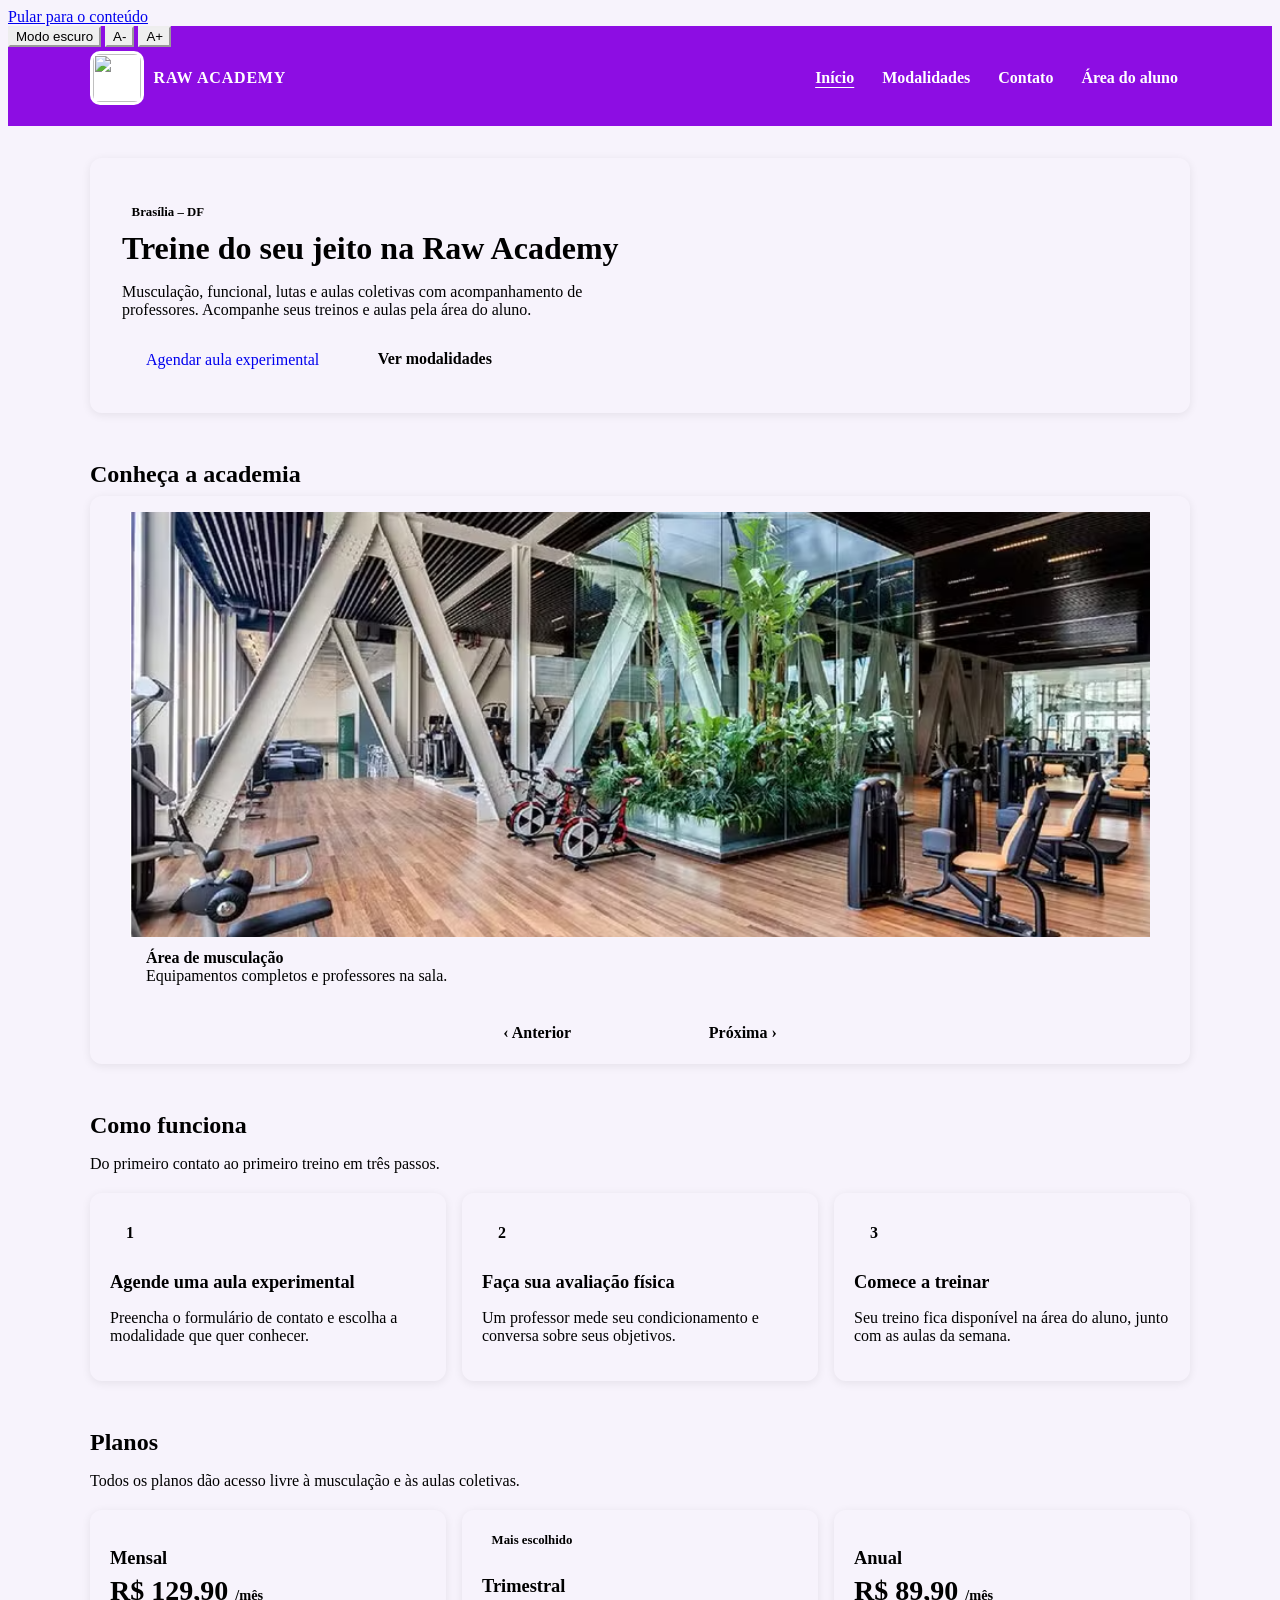
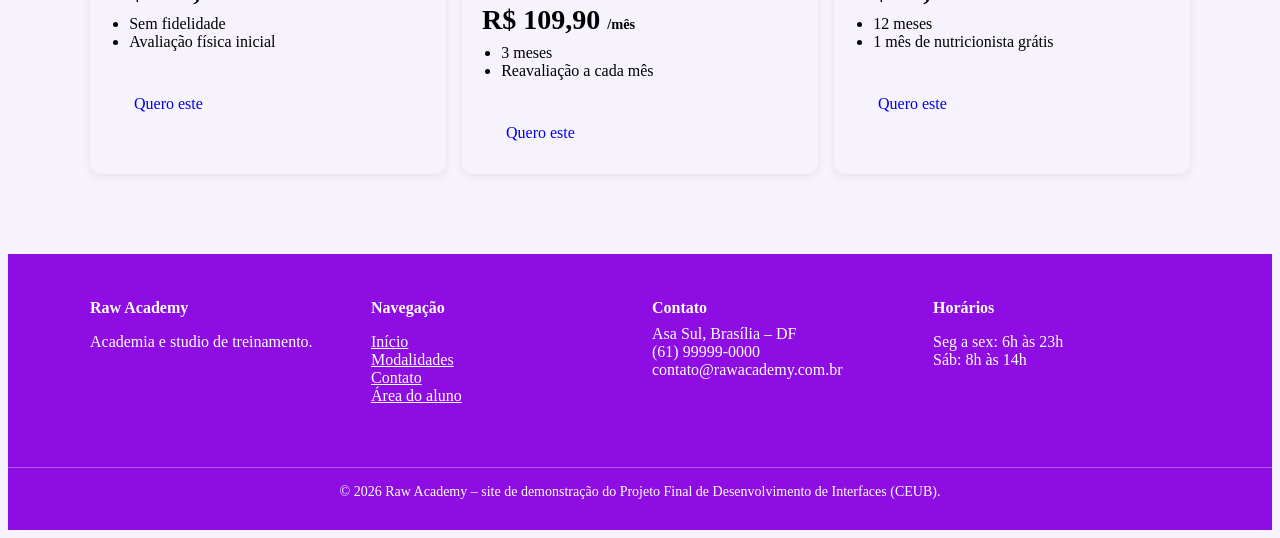
==== index.html @ 0b391710 "Adiciona página inicial com carrossel, cartões e planos" ====
<!DOCTYPE html>
<html lang="pt-BR">
<head>
  <meta charset="UTF-8">
  <meta name="viewport" content="width=device-width, initial-scale=1.0">
  <title>Início | Raw Academy</title>
  <link rel="stylesheet" href="css/style.css">
  <link rel="stylesheet" href="css/site.css">
  <!-- Aplica tema e fonte salvos antes de renderizar (evita "piscar") -->
  <script>
    (function () {
      try {
        var t = localStorage.getItem('tema');
        if (!t) t = matchMedia('(prefers-color-scheme: dark)').matches ? 'escuro' : 'claro';
        document.documentElement.setAttribute('data-tema', t);
        var f = localStorage.getItem('fonte');
        if (f) document.documentElement.style.fontSize = f + '%';
      } catch (e) {}
    })();
  </script>
</head>
<body class="site">
  <a class="pular" href="#conteudo">Pular para o conteúdo</a>

  <header class="topo">
    <div class="acessibilidade" role="toolbar" aria-label="Opções de acessibilidade">
      <button type="button" id="btn-tema" aria-pressed="false">Modo escuro</button>
      <button type="button" id="btn-fonte-menos" aria-label="Diminuir fonte">A-</button>
      <button type="button" id="btn-fonte-mais" aria-label="Aumentar fonte">A+</button>
    </div>
    <div class="topo-inner">
      <a href="index.html" class="logo-topo">
        <img src="Raw Logo.png" alt="" width="48" height="48"> Raw Academy
      </a>
      <nav aria-label="Menu principal">
        <ul class="menu">
          <li><a href="index.html" aria-current="page">Início</a></li>
          <li><a href="modalidades.html">Modalidades</a></li>
          <li><a href="contato.html">Contato</a></li>
          <li><a href="login.html">Área do aluno</a></li>
        </ul>
      </nav>
    </div>
  </header>

  <main id="conteudo" class="conteudo">
    <!-- Destaque -->
    <section class="hero" aria-labelledby="titulo-hero">
      <p class="etiqueta">Brasília – DF</p>
      <h1 id="titulo-hero">Treine do seu jeito na Raw Academy</h1>
      <p>Musculação, funcional, lutas e aulas coletivas com acompanhamento de professores.
         Acompanhe seus treinos e aulas pela área do aluno.</p>
      <div class="acoes">
        <a href="contato.html" class="btn-primario">Agendar aula experimental</a>
        <a href="modalidades.html" class="btn-secundario">Ver modalidades</a>
      </div>
    </section>

    <!-- Carrossel -->
    <section class="secao" aria-labelledby="titulo-carrossel">
      <h2 id="titulo-carrossel">Conheça a academia</h2>
      <div class="carrossel" aria-roledescription="carrossel" aria-label="Fotos da academia">
        <figure class="slide ativo">
          <img src="musculacao.png" alt="Ilustração de um halter representando a área de musculação">
          <figcaption><strong>Área de musculação</strong><span>Equipamentos completos e professores na sala.</span></figcaption>
        </figure>
        <figure class="slide">
          <img src="cardio.png" alt="Ilustração de um coração representando as aulas de cardio e funcional">
          <figcaption><strong>Cardio e funcional</strong><span>Aulas em grupo para ganhar condicionamento.</span></figcaption>
        </figure>
        <figure class="slide">
          <img src="yoga.png" alt="Ilustração de uma pessoa meditando representando a sala de yoga">
          <figcaption><strong>Sala de yoga e alongamento</strong><span>Espaço tranquilo para mobilidade e respiração.</span></figcaption>
        </figure>
        <div class="carrossel-controles">
          <button type="button" id="btn-anterior" aria-label="Imagem anterior">‹ Anterior</button>
          <div class="pontos"></div>
          <button type="button" id="btn-proximo" aria-label="Próxima imagem">Próxima ›</button>
        </div>
        <p id="carrossel-status" class="sr-only" aria-live="polite"></p>
      </div>
    </section>

    <!-- Cartões explicativos -->
    <section class="secao" aria-labelledby="titulo-como">
      <h2 id="titulo-como">Como funciona</h2>
      <p class="intro">Do primeiro contato ao primeiro treino em três passos.</p>
      <div class="grade">
        <article class="card">
          <span class="numero" aria-hidden="true">1</span>
          <h3>Agende uma aula experimental</h3>
          <p>Preencha o formulário de contato e escolha a modalidade que quer conhecer.</p>
        </article>
        <article class="card">
          <span class="numero" aria-hidden="true">2</span>
          <h3>Faça sua avaliação física</h3>
          <p>Um professor mede seu condicionamento e conversa sobre seus objetivos.</p>
        </article>
        <article class="card">
          <span class="numero" aria-hidden="true">3</span>
          <h3>Comece a treinar</h3>
          <p>Seu treino fica disponível na área do aluno, junto com as aulas da semana.</p>
        </article>
      </div>
    </section>

    <!-- Planos -->
    <section class="secao" aria-labelledby="titulo-planos">
      <h2 id="titulo-planos">Planos</h2>
      <p class="intro">Todos os planos dão acesso livre à musculação e às aulas coletivas.</p>
      <div class="grade">
        <article class="card">
          <h3>Mensal</h3>
          <p class="preco">R$ 129,90 <small>/mês</small></p>
          <ul><li>Sem fidelidade</li><li>Avaliação física inicial</li></ul>
          <a href="contato.html" class="btn-primario">Quero este</a>
        </article>
        <article class="card destaque">
          <span class="etiqueta">Mais escolhido</span>
          <h3>Trimestral</h3>
          <p class="preco">R$ 109,90 <small>/mês</small></p>
          <ul><li>3 meses</li><li>Reavaliação a cada mês</li></ul>
          <a href="contato.html" class="btn-primario">Quero este</a>
        </article>
        <article class="card">
          <h3>Anual</h3>
          <p class="preco">R$ 89,90 <small>/mês</small></p>
          <ul><li>12 meses</li><li>1 mês de nutricionista grátis</li></ul>
          <a href="contato.html" class="btn-primario">Quero este</a>
        </article>
      </div>
    </section>
  </main>

  <footer class="rodape">
    <div class="rodape-inner">
      <div>
        <h2>Raw Academy</h2>
        <p>Academia e studio de treinamento.</p>
      </div>
      <div>
        <h2>Navegação</h2>
        <ul>
          <li><a href="index.html">Início</a></li>
          <li><a href="modalidades.html">Modalidades</a></li>
          <li><a href="contato.html">Contato</a></li>
          <li><a href="login.html">Área do aluno</a></li>
        </ul>
      </div>
      <div>
        <h2>Contato</h2>
        <address>Asa Sul, Brasília – DF<br>(61) 99999-0000<br>contato@rawacademy.com.br</address>
      </div>
      <div>
        <h2>Horários</h2>
        <p>Seg a sex: 6h às 23h<br>Sáb: 8h às 14h</p>
      </div>
    </div>
    <p class="copy">© 2026 Raw Academy – site de demonstração do Projeto Final de Desenvolvimento de Interfaces (CEUB).</p>
  </footer>

  <script src="js/main.js"></script>
  <script src="js/carrossel.js"></script>
</body>
</html>
---- css/site.css ----
/* site.css – páginas do site (o login continua usando só style.css) */
:root {
    --fundo-site: #F7F3FC;
    --topo: #8D0DE3;
    --sobre-topo: #FFFFFF;   /* 6.4:1 */
  }
  [data-tema="escuro"] {
    --fundo-site: #120B1E;
    --topo: #1E152E;
    --sobre-topo: #EEE8F7;   /* 14.6:1 */
  }
  
  body.site { background: var(--fundo-site); display: flex; flex-direction: column; }
  
  /* Texto só para leitores de tela */
  .sr-only { position: absolute; width: 1px; height: 1px; overflow: hidden; clip: rect(0 0 0 0); white-space: nowrap; }
  
  /* ===== Topo ===== */
  .topo { background: var(--topo); color: var(--sobre-topo); }
  .topo :focus-visible { outline-color: #FFFFFF; }
  /* No escuro o botão tem a mesma cor do topo: a borda o separa (4.7:1) */
  .topo .acessibilidade button { border-color: var(--borda); }
  .topo-inner { max-width: 1100px; margin: 0 auto; padding: 0 1rem 1rem; display: flex; flex-wrap: wrap; align-items: center; justify-content: space-between; gap: 1rem; }
  .logo-topo { display: flex; align-items: center; gap: .6rem; color: inherit; text-decoration: none; font-weight: 800; text-transform: uppercase; letter-spacing: .05em; }
  .logo-topo img { background: #FFFFFF; border-radius: 10px; padding: 3px; }
  .menu { display: flex; flex-wrap: wrap; gap: .25rem; list-style: none; padding: 0; }
  .menu a { display: block; color: inherit; text-decoration: none; font-weight: 600; padding: .4rem .75rem; border-radius: 6px; }
  .menu a:hover { background: rgba(255, 255, 255, .15); }
  .menu a[aria-current="page"] { text-decoration: underline; text-underline-offset: 4px; }
  
  /* ===== Conteúdo ===== */
  .conteudo { flex: 1; width: 100%; max-width: 1100px; margin: 0 auto; padding: 2rem 1rem; }
  .site h1 { text-align: left; font-size: 2rem; margin: 0 0 .5rem; }
  .secao { margin-bottom: 3rem; }
  .secao > h2 { font-size: 1.5rem; margin-bottom: .5rem; }
  .intro { color: var(--texto-sec); margin-bottom: 1.25rem; }
  .hero, .card { background: var(--superficie); border-radius: 12px; box-shadow: 0 2px 10px rgba(0, 0, 0, .08); }
  .hero { padding: 2rem; margin-bottom: 3rem; }
  .hero p:not(.etiqueta) { color: var(--texto-sec); max-width: 60ch; }
  .acoes { display: flex; flex-wrap: wrap; gap: .75rem; margin-top: 1.25rem; }
  a.btn-primario { display: inline-block; width: auto; text-decoration: none; padding: .75rem 1.5rem; }
  .btn-secundario { display: inline-block; font: inherit; font-weight: 700; padding: .65rem 1.4rem; border: 2px solid var(--primaria); border-radius: 8px; background: transparent; color: var(--primaria); text-decoration: none; cursor: pointer; }
  .btn-secundario:hover { background: var(--primaria); color: var(--sobre-primaria); }
  
  /* ===== Cartões ===== */
  .grade { display: grid; grid-template-columns: repeat(auto-fit, minmax(230px, 1fr)); gap: 1rem; }
  .card { padding: 1.25rem; }
  .card h3 { font-size: 1.15rem; margin-bottom: .4rem; }
  .card p { color: var(--texto-sec); }
  .card ul { color: var(--texto-sec); padding-left: 1.2rem; margin-top: .5rem; }
  .card .btn-primario { margin-top: 1rem; }
  .destaque { border: 2px solid var(--primaria); }
  .etiqueta { display: inline-block; font-size: .8rem; font-weight: 700; padding: .15rem .6rem; border-radius: 999px; background: var(--primaria); color: var(--sobre-primaria); margin-bottom: .5rem; }
  .numero { display: grid; place-items: center; width: 2.5rem; height: 2.5rem; border-radius: 50%; background: var(--primaria); color: var(--sobre-primaria); font-weight: 800; margin-bottom: .75rem; }
  .card .preco, .preco { font-size: 1.75rem; font-weight: 800; color: var(--primaria); margin: .25rem 0 .5rem; }
  .preco small { font-size: .9rem; font-weight: 600; color: var(--texto-sec); }
  
  /* ===== Carrossel ===== */
  .carrossel { background: var(--superficie); border-radius: 12px; overflow: hidden; box-shadow: 0 2px 10px rgba(0, 0, 0, .08); }
  .slide { display: none; }
  .slide.ativo { display: block; }
  .slide img { display: block; width: 100%; height: auto; aspect-ratio: 12 / 5; object-fit: cover; }
  .slide figcaption { padding: .75rem 1rem 0; }
  .slide figcaption strong { display: block; }
  .slide figcaption span { color: var(--texto-sec); }
  .carrossel-controles { display: flex; align-items: center; justify-content: center; gap: .75rem; padding: 1rem; }
  .carrossel-controles > button { font: inherit; font-weight: 600; padding: .4rem .9rem; border: 1px solid var(--borda); border-radius: 6px; background: var(--superficie); color: var(--texto); cursor: pointer; }
  .pontos { display: flex; gap: .4rem; }
  /* 24px: alvo mínimo da WCAG 2.5.8 */
  .pontos button { width: 1.5rem; height: 1.5rem; border-radius: 50%; border: 2px solid var(--borda); background: var(--superficie); cursor: pointer; }
  .pontos button[aria-current="true"] { background: var(--primaria); border-color: var(--primaria); }
  
  /* ===== Busca e abas ===== */
  .busca { display: flex; flex-wrap: wrap; gap: 1rem; align-items: flex-end; margin-bottom: 1rem; }
  .busca .campo { flex: 1 1 260px; margin: 0; }
  .abas { display: flex; flex-wrap: wrap; gap: .5rem; margin-bottom: 1rem; }
  .abas button { font: inherit; font-weight: 600; padding: .5rem 1rem; border: 1px solid var(--borda); border-radius: 999px; background: var(--superficie); color: var(--texto); cursor: pointer; }
  .abas button[aria-pressed="true"],
  .abas button[aria-selected="true"] { background: var(--primaria); color: var(--sobre-primaria); border-color: var(--primaria); }
  .contador { color: var(--texto-sec); margin-bottom: 1rem; }
  
  /* ===== Formulário (campos que o style.css não cobre) ===== */
  input[type="email"], input[type="tel"], input[type="search"], select, textarea { width: 100%; font: inherit; padding: .65rem .75rem; border: 1px solid var(--borda); border-radius: 8px; background: var(--superficie); color: var(--texto); }
  textarea { min-height: 120px; resize: vertical; }
  select[aria-invalid="true"], textarea[aria-invalid="true"] { border: 2px solid var(--erro); }
  .contato { display: grid; grid-template-columns: repeat(auto-fit, minmax(280px, 1fr)); gap: 1rem; align-items: start; }
  .card address { font-style: normal; color: var(--texto-sec); }
  .card h3 + address, .card h3 + p { margin-bottom: 1rem; }
  
  /* ===== Tabela (painel) ===== */
  .tabela-wrap { overflow-x: auto; }
  table { width: 100%; border-collapse: collapse; background: var(--superficie); }
  th, td { text-align: left; padding: .6rem .8rem; border-bottom: 1px solid var(--borda); }
  th { background: var(--primaria); color: var(--sobre-primaria); }
  
  /* ===== Rodapé ===== */
  .rodape { background: var(--topo); color: var(--sobre-topo); }
  .rodape :focus-visible { outline-color: #FFFFFF; }
  .rodape-inner { max-width: 1100px; margin: 0 auto; padding: 2rem 1rem; display: grid; grid-template-columns: repeat(auto-fit, minmax(200px, 1fr)); gap: 1.5rem; }
  .rodape h2 { font-size: 1rem; margin-bottom: .5rem; }
  .rodape ul { list-style: none; padding: 0; }
  .rodape a { color: inherit; }
  .rodape address { font-style: normal; }
  .copy { text-align: center; font-size: .875rem; padding: 1rem; border-top: 1px solid rgba(255, 255, 255, .3); }
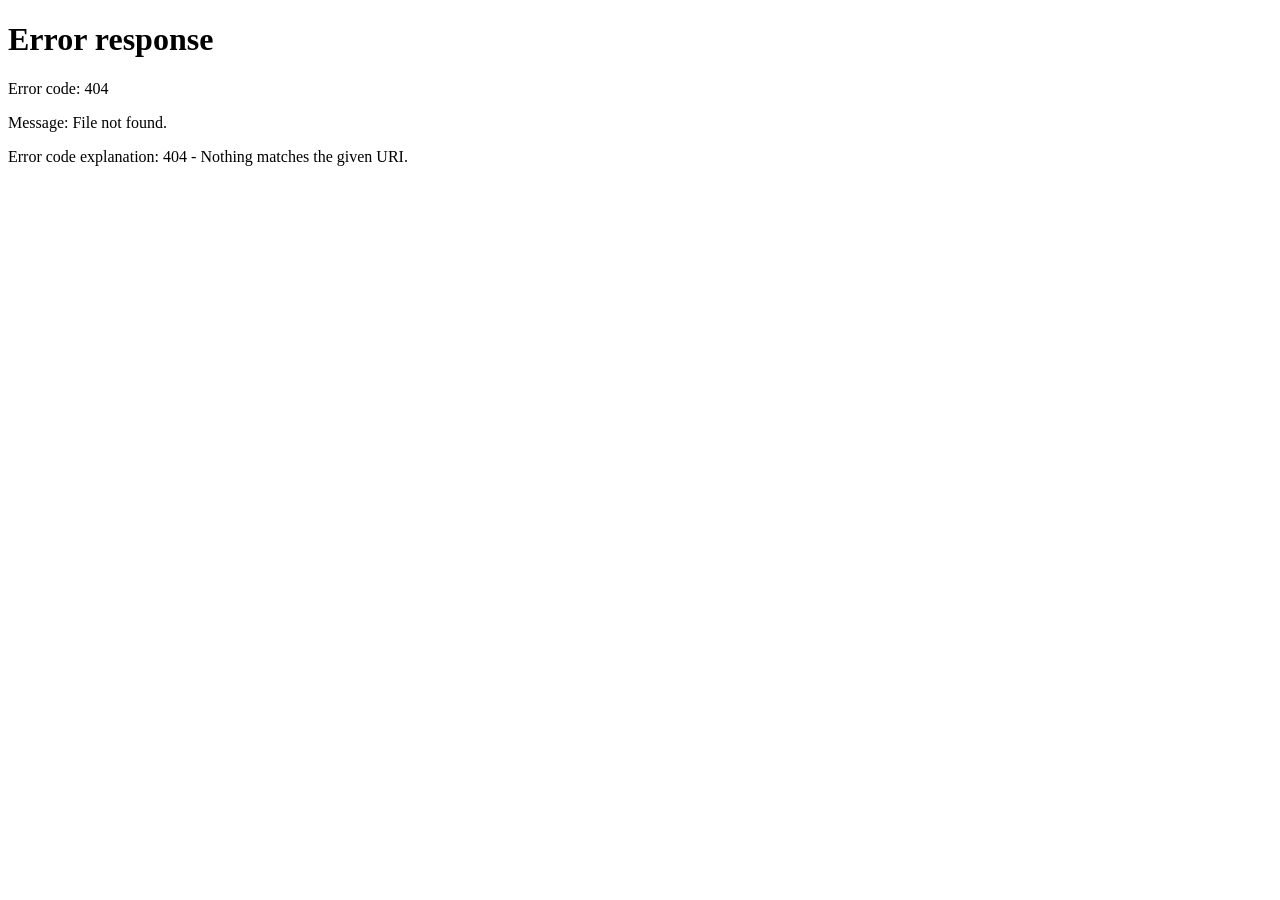
==== commit f9907009: "Torna o login obrigatório e troca Spinning por Cycling e Funcional por Hyrox" ====
--- a/index.html
+++ b/index.html
@@ -4,6 +4,8 @@
   <meta charset="UTF-8">
   <meta name="viewport" content="width=device-width, initial-scale=1.0">
   <title>Início | Raw Academy</title>
+  <!-- Sem login, vai direto para a página de login -->
+  <script src="js/protecao.js"></script>
   <link rel="stylesheet" href="css/style.css">
   <link rel="stylesheet" href="css/site.css">
   <!-- Aplica tema e fonte salvos antes de renderizar (evita "piscar") -->
@@ -37,7 +39,7 @@
           <li><a href="index.html" aria-current="page">Início</a></li>
           <li><a href="modalidades.html">Modalidades</a></li>
           <li><a href="contato.html">Contato</a></li>
-          <li><a href="login.html">Área do aluno</a></li>
+          <li><a href="painel.html">Área do aluno</a></li>
         </ul>
       </nav>
     </div>
@@ -48,7 +50,7 @@
     <section class="hero" aria-labelledby="titulo-hero">
       <p class="etiqueta">Brasília – DF</p>
       <h1 id="titulo-hero">Treine do seu jeito na Raw Academy</h1>
-      <p>Musculação, funcional, lutas e aulas coletivas com acompanhamento de professores.
+      <p>Musculação, Hyrox, lutas e aulas coletivas com acompanhamento de professores.
          Acompanhe seus treinos e aulas pela área do aluno.</p>
       <div class="acoes">
         <a href="contato.html" class="btn-primario">Agendar aula experimental</a>
@@ -65,8 +67,8 @@
           <figcaption><strong>Área de musculação</strong><span>Equipamentos completos e professores na sala.</span></figcaption>
         </figure>
         <figure class="slide">
-          <img src="cardio.png" alt="Ilustração de um coração representando as aulas de cardio e funcional">
-          <figcaption><strong>Cardio e funcional</strong><span>Aulas em grupo para ganhar condicionamento.</span></figcaption>
+          <img src="cardio.png" alt="Ilustração de um coração representando as aulas de cardio e Hyrox">
+          <figcaption><strong>Cardio e Hyrox</strong><span>Aulas em grupo para ganhar condicionamento.</span></figcaption>
         </figure>
         <figure class="slide">
           <img src="yoga.png" alt="Ilustração de uma pessoa meditando representando a sala de yoga">
@@ -144,7 +146,7 @@
           <li><a href="index.html">Início</a></li>
           <li><a href="modalidades.html">Modalidades</a></li>
           <li><a href="contato.html">Contato</a></li>
-          <li><a href="login.html">Área do aluno</a></li>
+          <li><a href="painel.html">Área do aluno</a></li>
         </ul>
       </div>
       <div>
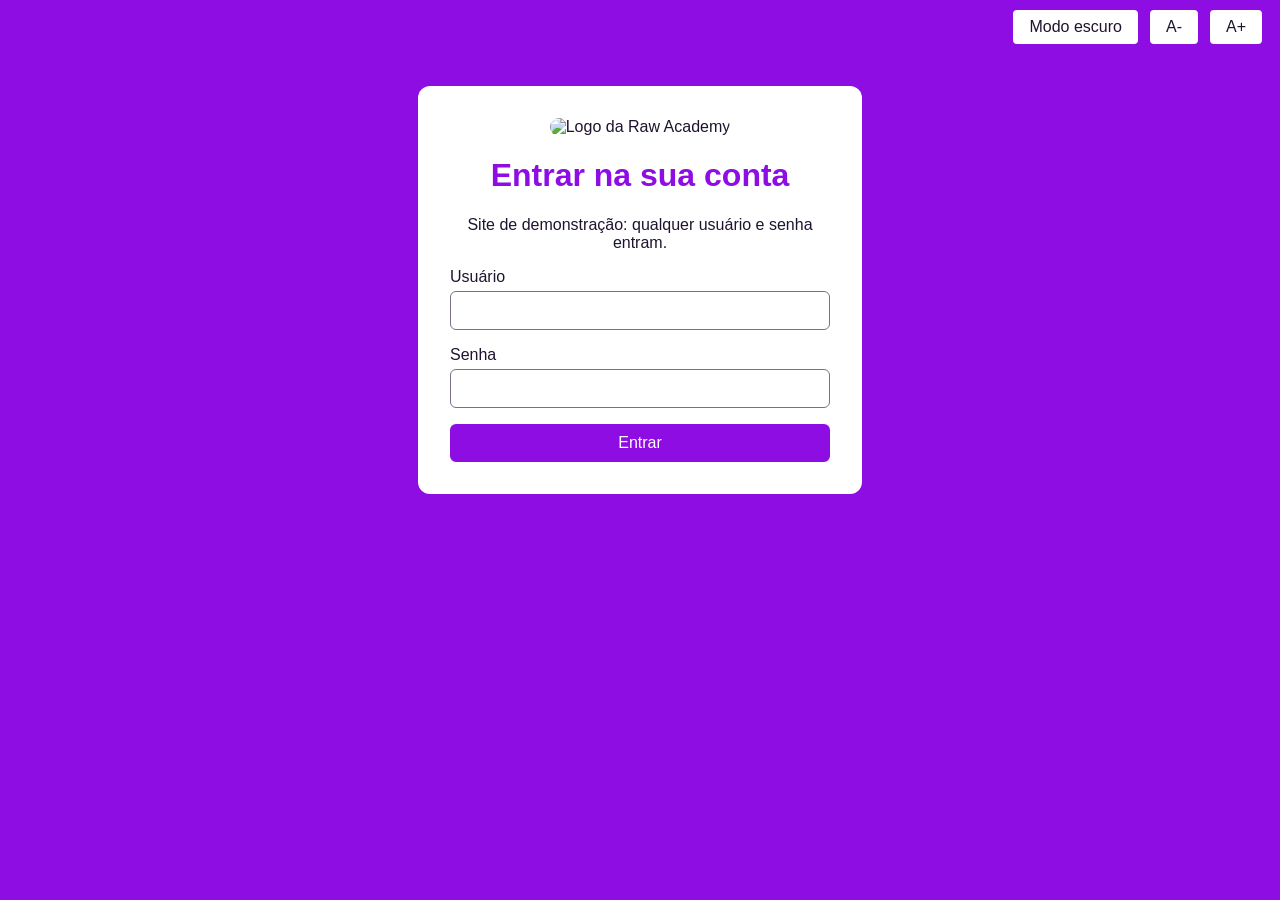
==== commit 9d3f7f0a: "Simplifica o site: login e uma página principal" ====
--- a/index.html
+++ b/index.html
@@ -3,165 +3,111 @@
 <head>
   <meta charset="UTF-8">
   <meta name="viewport" content="width=device-width, initial-scale=1.0">
-  <title>Início | Raw Academy</title>
-  <!-- Sem login, vai direto para a página de login -->
-  <script src="js/protecao.js"></script>
+  <title>Raw Academy</title>
   <link rel="stylesheet" href="css/style.css">
-  <link rel="stylesheet" href="css/site.css">
-  <!-- Aplica tema e fonte salvos antes de renderizar (evita "piscar") -->
-  <script>
-    (function () {
-      try {
-        var t = localStorage.getItem('tema');
-        if (!t) t = matchMedia('(prefers-color-scheme: dark)').matches ? 'escuro' : 'claro';
-        document.documentElement.setAttribute('data-tema', t);
-        var f = localStorage.getItem('fonte');
-        if (f) document.documentElement.style.fontSize = f + '%';
-      } catch (e) {}
-    })();
-  </script>
 </head>
-<body class="site">
-  <a class="pular" href="#conteudo">Pular para o conteúdo</a>
+<body>
 
+  <!-- Topo: logo, menu e saudação -->
   <header class="topo">
-    <div class="acessibilidade" role="toolbar" aria-label="Opções de acessibilidade">
-      <button type="button" id="btn-tema" aria-pressed="false">Modo escuro</button>
-      <button type="button" id="btn-fonte-menos" aria-label="Diminuir fonte">A-</button>
-      <button type="button" id="btn-fonte-mais" aria-label="Aumentar fonte">A+</button>
+    <div class="marca">
+      <img src="Raw Logo.png" alt="Logo da Raw Academy" class="logo">
+      <span>Raw Academy</span>
     </div>
-    <div class="topo-inner">
-      <a href="index.html" class="logo-topo">
-        <img src="Raw Logo.png" alt="" width="48" height="48"> Raw Academy
-      </a>
-      <nav aria-label="Menu principal">
-        <ul class="menu">
-          <li><a href="index.html" aria-current="page">Início</a></li>
-          <li><a href="modalidades.html">Modalidades</a></li>
-          <li><a href="contato.html">Contato</a></li>
-          <li><a href="painel.html">Área do aluno</a></li>
-        </ul>
-      </nav>
+    <nav>
+      <a href="#modalidades">Modalidades</a>
+      <a href="#contato">Contato</a>
+    </nav>
+    <div>
+      <span id="ola">Olá!</span>
+      <button id="btn-sair">Sair</button>
     </div>
   </header>
 
-  <main id="conteudo" class="conteudo">
-    <!-- Destaque -->
-    <section class="hero" aria-labelledby="titulo-hero">
-      <p class="etiqueta">Brasília – DF</p>
-      <h1 id="titulo-hero">Treine do seu jeito na Raw Academy</h1>
-      <p>Musculação, Hyrox, lutas e aulas coletivas com acompanhamento de professores.
-         Acompanhe seus treinos e aulas pela área do aluno.</p>
-      <div class="acoes">
-        <a href="contato.html" class="btn-primario">Agendar aula experimental</a>
-        <a href="modalidades.html" class="btn-secundario">Ver modalidades</a>
+  <!-- Barra de acessibilidade -->
+  <div class="acessibilidade">
+    <button id="btn-tema">Modo escuro</button>
+    <button id="btn-menos">A-</button>
+    <button id="btn-mais">A+</button>
+  </div>
+
+  <main>
+    <!-- Apresentação -->
+    <section class="destaque">
+      <h1>Treine do seu jeito na Raw Academy</h1>
+      <p>Musculação, Hyrox, lutas e aulas coletivas com acompanhamento de professores.</p>
+    </section>
+
+    <!-- Carrossel de imagens -->
+    <section>
+      <h2>Conheça a academia</h2>
+      <div class="carrossel">
+        <img id="foto" src="musculacao.png" alt="Área de musculação">
+        <p id="legenda">Área de musculação</p>
+        <button id="btn-anterior">Anterior</button>
+        <button id="btn-proximo">Próxima</button>
       </div>
     </section>
 
-    <!-- Carrossel -->
-    <section class="secao" aria-labelledby="titulo-carrossel">
-      <h2 id="titulo-carrossel">Conheça a academia</h2>
-      <div class="carrossel" aria-roledescription="carrossel" aria-label="Fotos da academia">
-        <figure class="slide ativo">
-          <img src="musculacao.png" alt="Ilustração de um halter representando a área de musculação">
-          <figcaption><strong>Área de musculação</strong><span>Equipamentos completos e professores na sala.</span></figcaption>
-        </figure>
-        <figure class="slide">
-          <img src="cardio.png" alt="Ilustração de um coração representando as aulas de cardio e Hyrox">
-          <figcaption><strong>Cardio e Hyrox</strong><span>Aulas em grupo para ganhar condicionamento.</span></figcaption>
-        </figure>
-        <figure class="slide">
-          <img src="yoga.png" alt="Ilustração de uma pessoa meditando representando a sala de yoga">
-          <figcaption><strong>Sala de yoga e alongamento</strong><span>Espaço tranquilo para mobilidade e respiração.</span></figcaption>
-        </figure>
-        <div class="carrossel-controles">
-          <button type="button" id="btn-anterior" aria-label="Imagem anterior">‹ Anterior</button>
-          <div class="pontos"></div>
-          <button type="button" id="btn-proximo" aria-label="Próxima imagem">Próxima ›</button>
+    <!-- Modalidades: pesquisa e cartões -->
+    <section id="modalidades">
+      <h2>Modalidades</h2>
+      <input type="text" id="pesquisa" placeholder="Pesquisar modalidade...">
+
+      <div class="cartoes">
+        <div class="cartao">
+          <h3>Musculação</h3>
+          <p>Treino com pesos montado pelo professor para o seu objetivo.</p>
         </div>
-        <p id="carrossel-status" class="sr-only" aria-live="polite"></p>
+        <div class="cartao">
+          <h3>Hyrox</h3>
+          <p>Corrida combinada com exercícios funcionais.</p>
+        </div>
+        <div class="cartao">
+          <h3>Cycling</h3>
+          <p>Aula de bicicleta em grupo, com música.</p>
+        </div>
+        <div class="cartao">
+          <h3>Boxe</h3>
+          <p>Técnica de socos, esquivas e condicionamento.</p>
+        </div>
+        <div class="cartao">
+          <h3>Yoga</h3>
+          <p>Posturas, respiração e relaxamento.</p>
+        </div>
+        <div class="cartao">
+          <h3>Pilates</h3>
+          <p>Fortalecimento do corpo e melhora da postura.</p>
+        </div>
       </div>
     </section>
 
-    <!-- Cartões explicativos -->
-    <section class="secao" aria-labelledby="titulo-como">
-      <h2 id="titulo-como">Como funciona</h2>
-      <p class="intro">Do primeiro contato ao primeiro treino em três passos.</p>
-      <div class="grade">
-        <article class="card">
-          <span class="numero" aria-hidden="true">1</span>
-          <h3>Agende uma aula experimental</h3>
-          <p>Preencha o formulário de contato e escolha a modalidade que quer conhecer.</p>
-        </article>
-        <article class="card">
-          <span class="numero" aria-hidden="true">2</span>
-          <h3>Faça sua avaliação física</h3>
-          <p>Um professor mede seu condicionamento e conversa sobre seus objetivos.</p>
-        </article>
-        <article class="card">
-          <span class="numero" aria-hidden="true">3</span>
-          <h3>Comece a treinar</h3>
-          <p>Seu treino fica disponível na área do aluno, junto com as aulas da semana.</p>
-        </article>
-      </div>
-    </section>
+    <!-- Contato -->
+    <section id="contato">
+      <h2>Contato</h2>
+      <form id="form-contato">
+        <label for="nome">Nome</label>
+        <input type="text" id="nome">
 
-    <!-- Planos -->
-    <section class="secao" aria-labelledby="titulo-planos">
-      <h2 id="titulo-planos">Planos</h2>
-      <p class="intro">Todos os planos dão acesso livre à musculação e às aulas coletivas.</p>
-      <div class="grade">
-        <article class="card">
-          <h3>Mensal</h3>
-          <p class="preco">R$ 129,90 <small>/mês</small></p>
-          <ul><li>Sem fidelidade</li><li>Avaliação física inicial</li></ul>
-          <a href="contato.html" class="btn-primario">Quero este</a>
-        </article>
-        <article class="card destaque">
-          <span class="etiqueta">Mais escolhido</span>
-          <h3>Trimestral</h3>
-          <p class="preco">R$ 109,90 <small>/mês</small></p>
-          <ul><li>3 meses</li><li>Reavaliação a cada mês</li></ul>
-          <a href="contato.html" class="btn-primario">Quero este</a>
-        </article>
-        <article class="card">
-          <h3>Anual</h3>
-          <p class="preco">R$ 89,90 <small>/mês</small></p>
-          <ul><li>12 meses</li><li>1 mês de nutricionista grátis</li></ul>
-          <a href="contato.html" class="btn-primario">Quero este</a>
-        </article>
-      </div>
+        <label for="email">E-mail</label>
+        <input type="email" id="email">
+
+        <label for="mensagem">Mensagem</label>
+        <textarea id="mensagem"></textarea>
+
+        <p id="aviso-contato"></p>
+        <button type="submit" class="botao">Enviar</button>
+      </form>
     </section>
   </main>
 
+  <!-- Rodapé -->
   <footer class="rodape">
-    <div class="rodape-inner">
-      <div>
-        <h2>Raw Academy</h2>
-        <p>Academia e studio de treinamento.</p>
-      </div>
-      <div>
-        <h2>Navegação</h2>
-        <ul>
-          <li><a href="index.html">Início</a></li>
-          <li><a href="modalidades.html">Modalidades</a></li>
-          <li><a href="contato.html">Contato</a></li>
-          <li><a href="painel.html">Área do aluno</a></li>
-        </ul>
-      </div>
-      <div>
-        <h2>Contato</h2>
-        <address>Asa Sul, Brasília – DF<br>(61) 99999-0000<br>contato@rawacademy.com.br</address>
-      </div>
-      <div>
-        <h2>Horários</h2>
-        <p>Seg a sex: 6h às 23h<br>Sáb: 8h às 14h</p>
-      </div>
-    </div>
-    <p class="copy">© 2026 Raw Academy – site de demonstração do Projeto Final de Desenvolvimento de Interfaces (CEUB).</p>
+    <p>Raw Academy – Asa Sul, Brasília – DF</p>
+    <p>(61) 99999-0000 – contato@rawacademy.com.br</p>
+    <p>Seg a sex: 6h às 23h – Sáb: 8h às 14h</p>
   </footer>
 
-  <script src="js/main.js"></script>
-  <script src="js/carrossel.js"></script>
+  <script src="js/script.js"></script>
 </body>
 </html>
--- a/css/style.css
+++ b/css/style.css
@@ -0,0 +1,175 @@
+/* ===== Cores (modo claro) ===== */
+body {
+  --fundo: #F7F3FC;
+  --cartao: #FFFFFF;
+  --texto: #1F142E;
+  --roxo: #8D0DE3;
+  --texto-botao: #FFFFFF;
+}
+
+/* ===== Cores (modo escuro) ===== */
+body.escuro {
+  --fundo: #120B1E;
+  --cartao: #1E152E;
+  --texto: #EEE8F7;
+  --roxo: #C084FC;
+  --texto-botao: #120B1E;
+}
+
+/* ===== Base ===== */
+body {
+  margin: 0;
+  font-family: Arial, sans-serif;
+  background: var(--fundo);
+  color: var(--texto);
+}
+
+main {
+  max-width: 900px;
+  margin: 0 auto;
+  padding: 0 1rem;
+}
+
+h1, h2 { color: var(--roxo); }
+
+button {
+  font-size: 1rem;
+  padding: 0.5rem 1rem;
+  border: 2px solid var(--roxo);
+  border-radius: 6px;
+  background: var(--cartao);
+  color: var(--texto);
+  cursor: pointer;
+}
+
+.botao {
+  background: var(--roxo);
+  color: var(--texto-botao);
+}
+
+input, textarea {
+  display: block;
+  width: 100%;
+  box-sizing: border-box;
+  font-size: 1rem;
+  padding: 0.6rem;
+  margin: 0.3rem 0 1rem;
+  border: 1px solid #7A6F8C;
+  border-radius: 6px;
+}
+
+.erro { color: #B3261E; }
+
+/* ===== Topo ===== */
+.topo {
+  display: flex;
+  justify-content: space-between;
+  align-items: center;
+  flex-wrap: wrap;
+  gap: 1rem;
+  padding: 1rem;
+  background: var(--roxo);
+  color: var(--texto-botao);
+}
+
+.marca {
+  display: flex;
+  align-items: center;
+  gap: 0.5rem;
+  font-weight: bold;
+}
+
+.logo {
+  width: 50px;
+  background: #FFFFFF;
+  border-radius: 8px;
+}
+
+.topo a {
+  color: var(--texto-botao);
+  margin-right: 1rem;
+  font-weight: bold;
+}
+
+/* ===== Barra de acessibilidade ===== */
+.acessibilidade {
+  display: flex;
+  justify-content: flex-end;
+  gap: 0.5rem;
+  padding: 0.5rem 1rem;
+}
+
+/* ===== Destaque ===== */
+.destaque {
+  background: var(--cartao);
+  padding: 1.5rem;
+  border-radius: 10px;
+  margin-top: 1rem;
+}
+
+/* ===== Carrossel ===== */
+.carrossel {
+  background: var(--cartao);
+  padding: 1rem;
+  border-radius: 10px;
+  text-align: center;
+}
+
+.carrossel img {
+  width: 100%;
+  height: 350px;
+  object-fit: cover;
+  border-radius: 8px;
+}
+
+/* ===== Cartões ===== */
+.cartoes {
+  display: grid;
+  grid-template-columns: repeat(auto-fit, minmax(250px, 1fr));
+  gap: 1rem;
+}
+
+.cartao {
+  background: var(--cartao);
+  padding: 1rem;
+  border-radius: 10px;
+  border-left: 5px solid var(--roxo);
+}
+
+/* ===== Contato ===== */
+#form-contato {
+  background: var(--cartao);
+  padding: 1rem;
+  border-radius: 10px;
+}
+
+/* ===== Rodapé ===== */
+.rodape {
+  margin-top: 2rem;
+  padding: 1rem;
+  text-align: center;
+  background: var(--roxo);
+  color: var(--texto-botao);
+}
+
+/* ===== Página de login ===== */
+.pagina-login { background: #8D0DE3; }
+.pagina-login.escuro { background: var(--fundo); }
+
+.cartao-login {
+  max-width: 380px;
+  margin: 2rem auto;
+  padding: 2rem;
+  background: var(--cartao);
+  border-radius: 12px;
+  text-align: center;
+}
+
+.cartao-login form { text-align: left; }
+.cartao-login .botao { width: 100%; }
+
+.logo-grande {
+  width: 120px;
+  background: #FFFFFF;
+  border-radius: 12px;
+}
